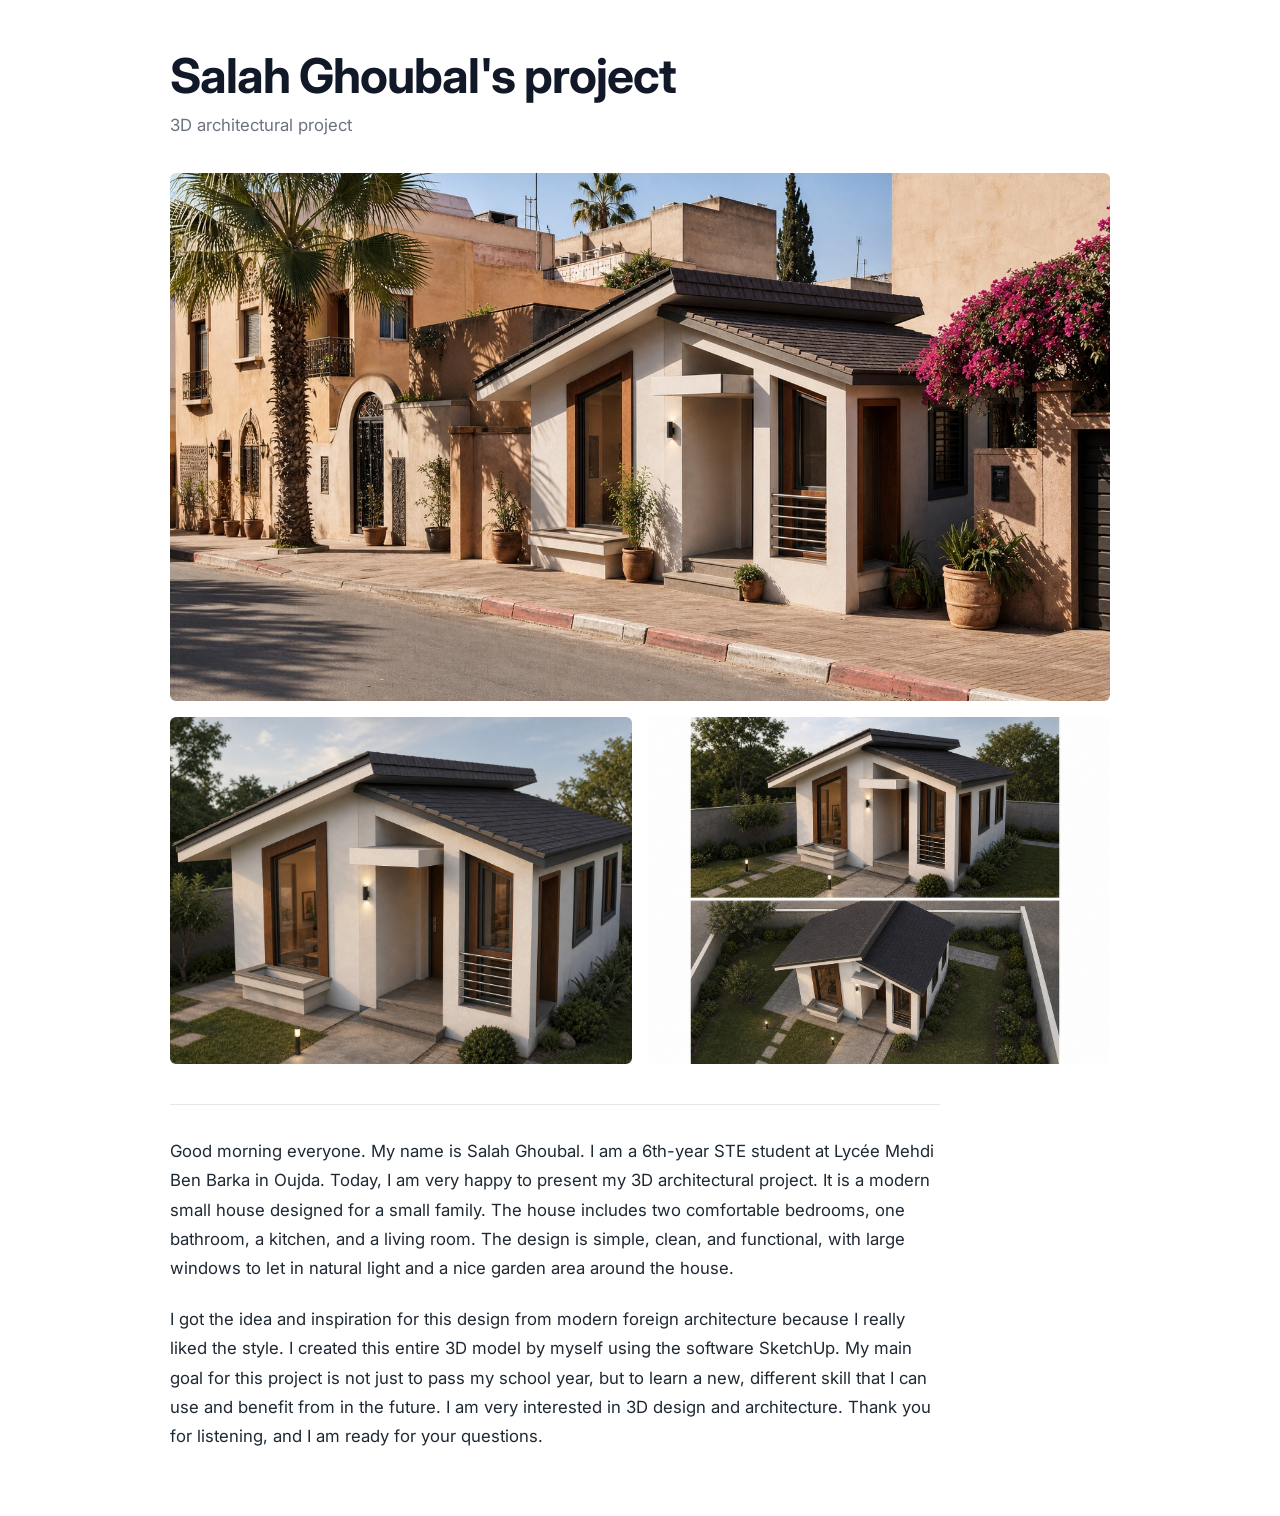
==== index.html @ b9c80a53 "Done" ====
<!DOCTYPE html>
<html lang="en">
<head>
    <meta charset="UTF-8">
    <meta name="viewport" content="width=device-width, initial-scale=1.0">
    <title>Salah Ghoubal Galerey</title>
    <link rel="preconnect" href="https://fonts.googleapis.com">
    <link rel="preconnect" href="https://fonts.gstatic.com" crossorigin>
    <link href="https://fonts.googleapis.com/css2?family=Inter:wght@400;500;600;700&display=swap" rel="stylesheet">
    <link rel="stylesheet" href="style.css">
</head>
<body>
    <div class="container">
        <header class="header">
            <h1>Salah Ghoubal's project</h1>
            <p>3D architectural project</p>
        </header>

        <div class="images">
            <img class="main" src="AI-pic.jpeg" alt="AI render of the modern house">
            <img src="close-view.jpeg" alt="Close view of the house">
            <img src="roof.jpeg" alt="View of the house roof">
        </div>

        <div class="text">
            <p>Good morning everyone. My name is Salah Ghoubal. I am a 6th-year STE student at Lycée Mehdi Ben Barka in Oujda. Today, I am very happy to present my 3D architectural project. It is a modern small house designed for a small family. The house includes two comfortable bedrooms, one bathroom, a kitchen, and a living room. The design is simple, clean, and functional, with large windows to let in natural light and a nice garden area around the house.</p>
            <p>I got the idea and inspiration for this design from modern foreign architecture because I really liked the style. I created this entire 3D model by myself using the software SketchUp. My main goal for this project is not just to pass my school year, but to learn a new, different skill that I can use and benefit from in the future. I am very interested in 3D design and architecture. Thank you for listening, and I am ready for your questions.</p>
        </div>
    </div>
</body>
</html>
---- style.css ----
* { box-sizing: border-box; margin: 0; padding: 0; }

body {
    background: #ffffff;
    color: #1f2933;
    font-family: "Inter", "Segoe UI", Arial, sans-serif;
    font-size: 1.05rem;
    line-height: 1.75;
}

.container {
    max-width: 980px;
    margin: 0 auto;
    padding: 3rem 1.25rem 4rem;
}

.header {
    margin-bottom: 2rem;
}

.header h1 {
    font-size: clamp(2rem, 5vw, 3rem);
    font-weight: 700;
    line-height: 1.15;
    letter-spacing: -0.02em;
    color: #111827;
}

.header p {
    margin-top: 0.5rem;
    color: #6b7280;
}

.images {
    display: grid;
    grid-template-columns: 1fr 1fr;
    gap: 1rem;
}

.images img {
    display: block;
    width: 100%;
    aspect-ratio: 4 / 3;
    object-fit: cover;
    border-radius: 6px;
    background: #f3f4f6;
}

.images .main {
    grid-column: 1 / -1;
    aspect-ratio: 16 / 9;
}

.text {
    max-width: 70ch;
    margin-top: 2.5rem;
    padding-top: 2rem;
    border-top: 1px solid #e5e7eb;
}

.text p + p {
    margin-top: 1.25em;
}

@media (max-width: 600px) {
    .container { padding-top: 2rem; }
    .images { grid-template-columns: 1fr; }
}
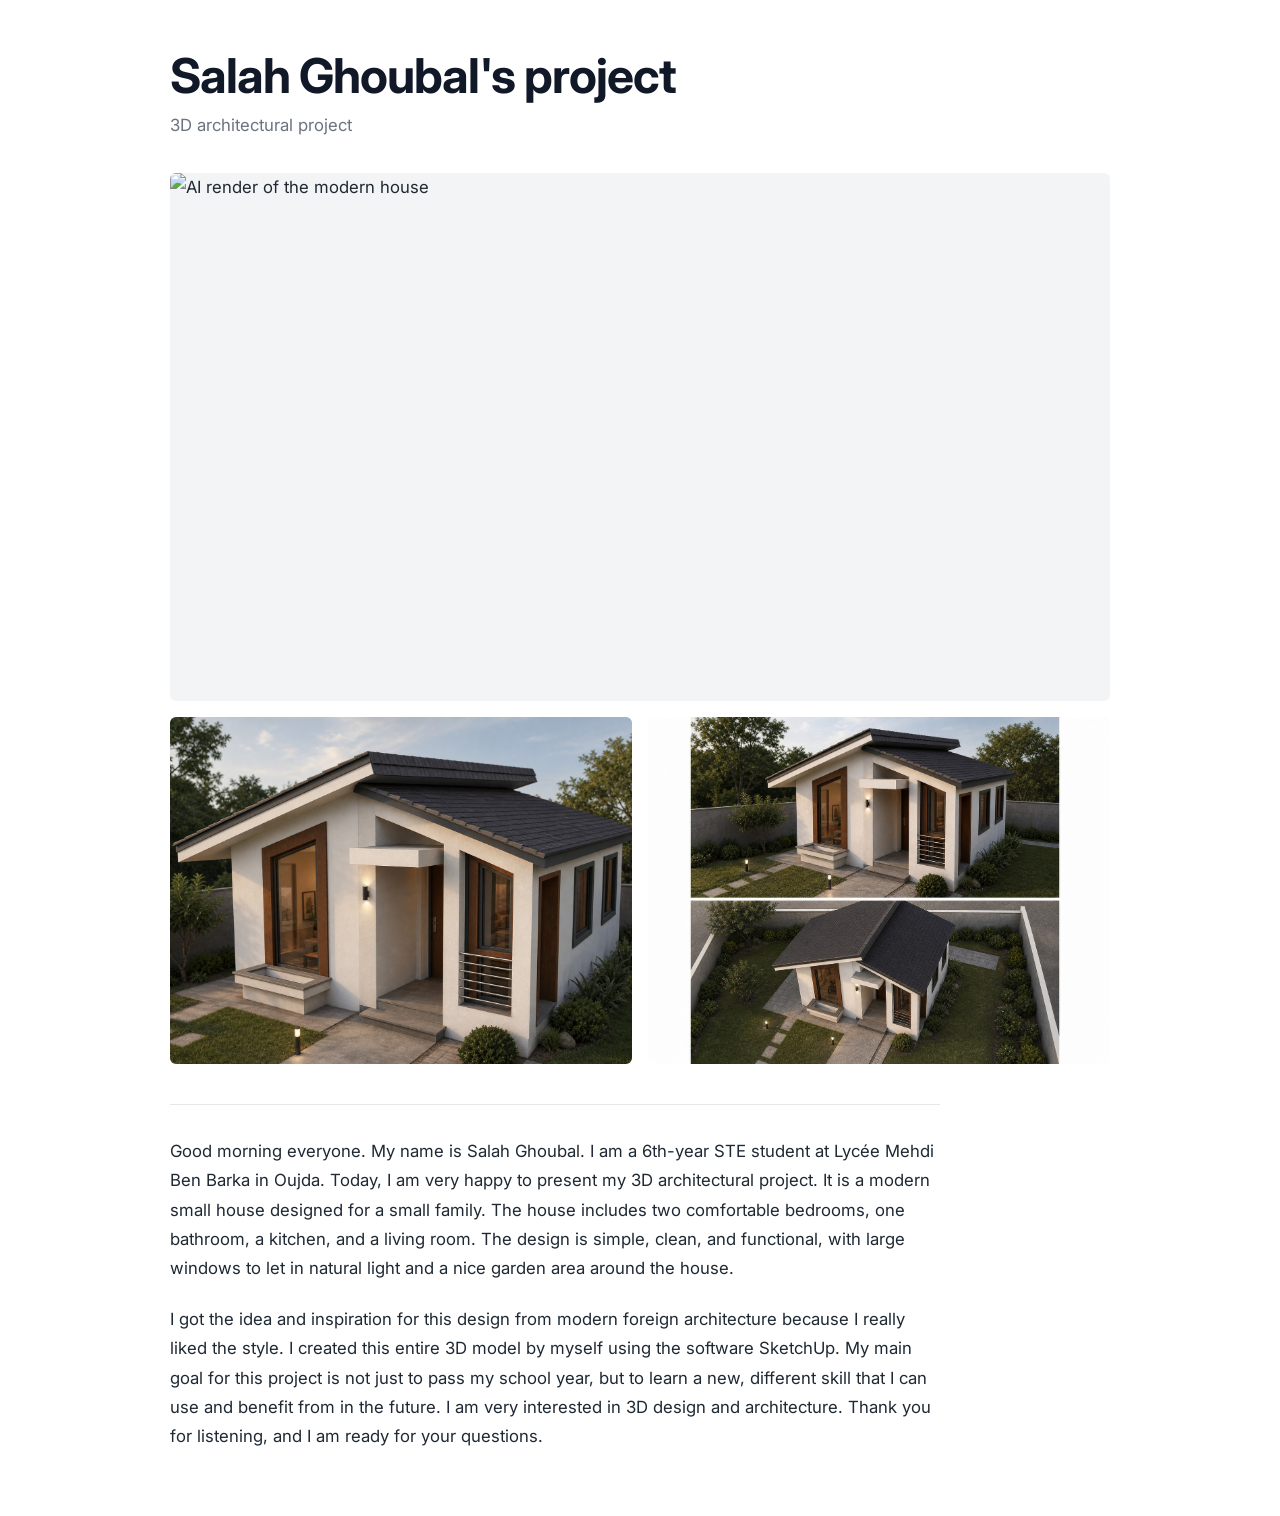
==== commit 2d94c4a2: "Clean up" ====
--- a/index.html
+++ b/index.html
@@ -17,7 +17,7 @@
         </header>
 
         <div class="images">
-            <img class="main" src="AI-pic.jpeg" alt="AI render of the modern house">
+            <img class="main" src="far-view.jpeg" alt="AI render of the modern house">
             <img src="close-view.jpeg" alt="Close view of the house">
             <img src="roof.jpeg" alt="View of the house roof">
         </div>
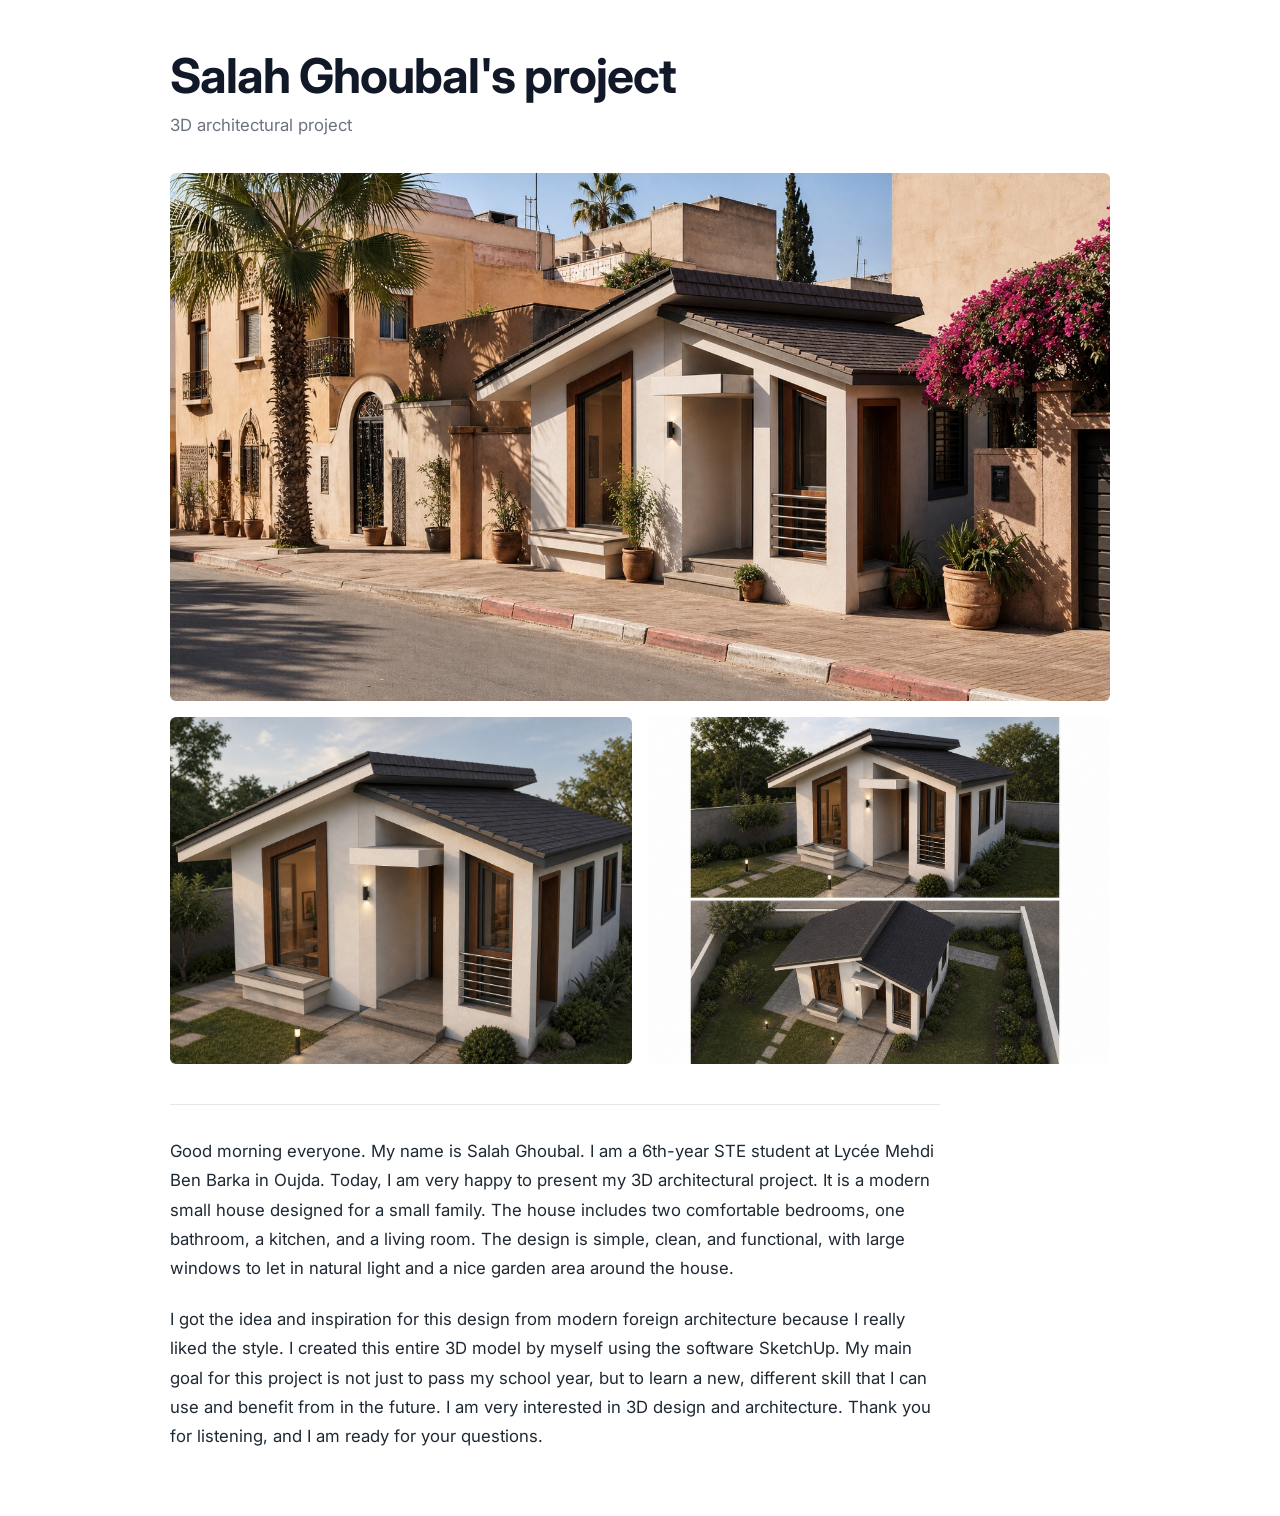
==== commit da90013f: "Images adress fix & icon added" ====
--- a/index.html
+++ b/index.html
@@ -8,6 +8,7 @@
     <link rel="preconnect" href="https://fonts.gstatic.com" crossorigin>
     <link href="https://fonts.googleapis.com/css2?family=Inter:wght@400;500;600;700&display=swap" rel="stylesheet">
     <link rel="stylesheet" href="style.css">
+    <link rel="stylesheet" href="Media/icon.jpg">
 </head>
 <body>
     <div class="container">
@@ -17,9 +18,9 @@
         </header>
 
         <div class="images">
-            <img class="main" src="far-view.jpeg" alt="AI render of the modern house">
-            <img src="close-view.jpeg" alt="Close view of the house">
-            <img src="roof.jpeg" alt="View of the house roof">
+            <img class="main" src="Media/far-view.jpeg" alt="AI render of the modern house">
+            <img src="Media/close-view.jpeg" alt="Close view of the house">
+            <img src="Media/roof.jpeg" alt="View of the house roof">
         </div>
 
         <div class="text">
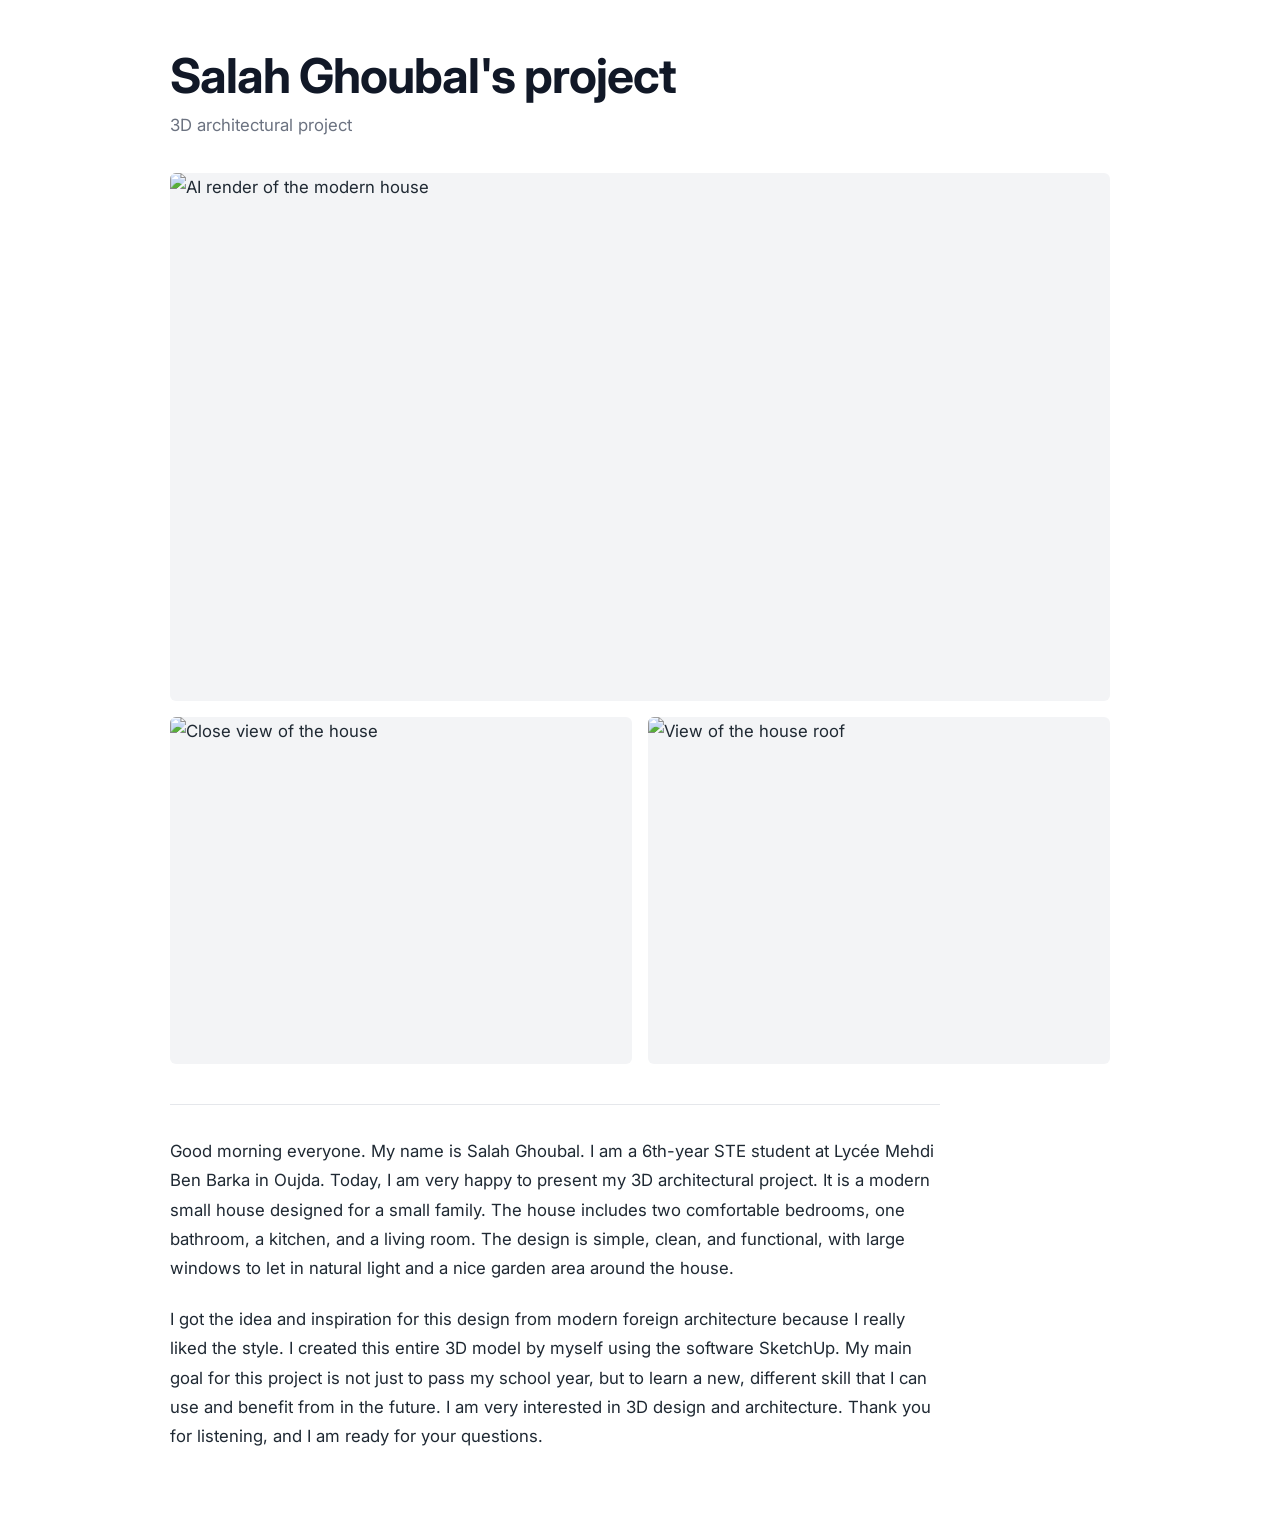
==== commit b73803dd: "deploy: 0a4cbbedea9b9d8555cba15ecea27d7fdd695032" ====
--- a/index.html
+++ b/index.html
@@ -8,7 +8,7 @@
     <link rel="preconnect" href="https://fonts.gstatic.com" crossorigin>
     <link href="https://fonts.googleapis.com/css2?family=Inter:wght@400;500;600;700&display=swap" rel="stylesheet">
     <link rel="stylesheet" href="style.css">
-    <link rel="stylesheet" href="Media/icon.jpg">
+    <link rel="icon" type="image/jpeg" href="https://raw.githubusercontent.com/elMehdi-Talalha/e-School-Magazine/main/Media/icon.jpg">
 </head>
 <body>
     <div class="container">
@@ -18,9 +18,9 @@
         </header>
 
         <div class="images">
-            <img class="main" src="Media/far-view.jpeg" alt="AI render of the modern house">
-            <img src="Media/close-view.jpeg" alt="Close view of the house">
-            <img src="Media/roof.jpeg" alt="View of the house roof">
+            <img class="main" src="https://raw.githubusercontent.com/elMehdi-Talalha/e-School-Magazine/main/Media/far-view.jpeg" alt="AI render of the modern house">
+            <img src="https://raw.githubusercontent.com/elMehdi-Talalha/e-School-Magazine/main/Media/close-view.jpeg" alt="Close view of the house">
+            <img src="https://raw.githubusercontent.com/elMehdi-Talalha/e-School-Magazine/main/Media/roof.jpeg" alt="View of the house roof">
         </div>
 
         <div class="text">
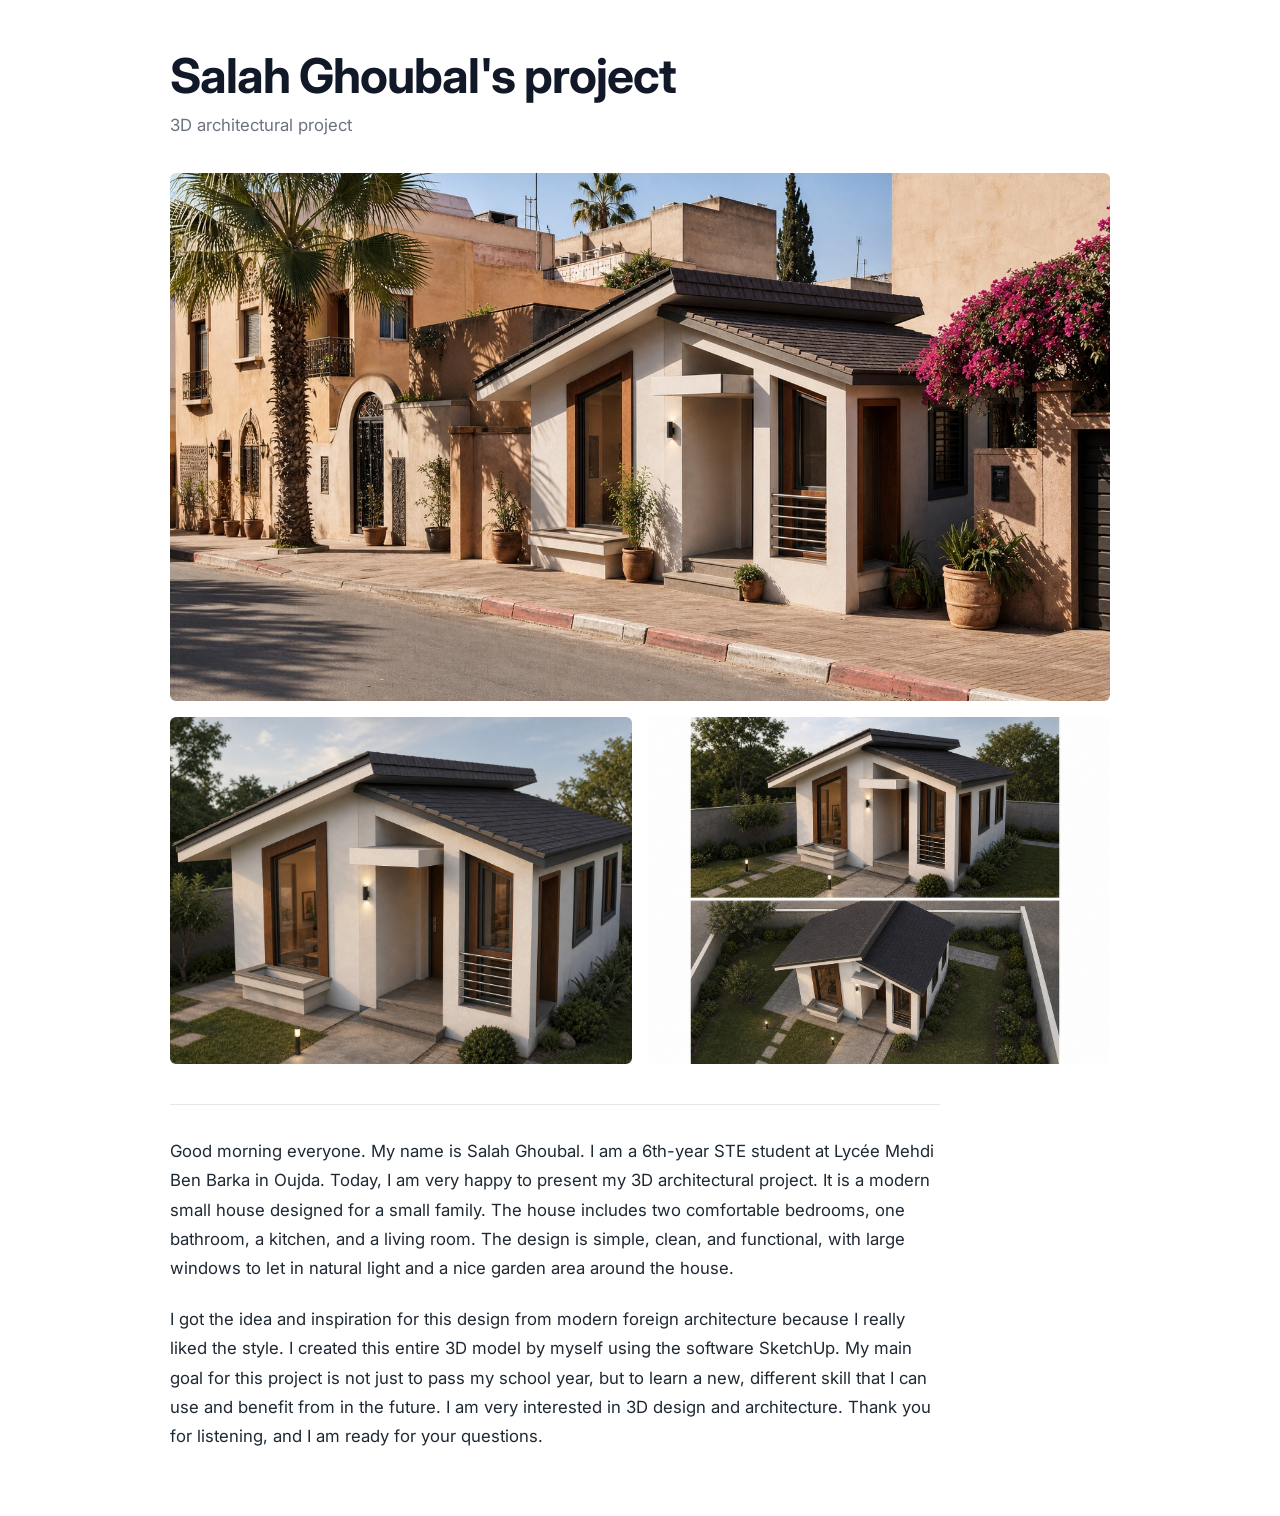
==== commit 714b229d: "deploy: 18478f37fae9edd0588369342fccde93094ccdbf" ====
--- a/index.html
+++ b/index.html
@@ -8,7 +8,7 @@
     <link rel="preconnect" href="https://fonts.gstatic.com" crossorigin>
     <link href="https://fonts.googleapis.com/css2?family=Inter:wght@400;500;600;700&display=swap" rel="stylesheet">
     <link rel="stylesheet" href="style.css">
-    <link rel="icon" type="image/jpeg" href="https://raw.githubusercontent.com/elMehdi-Talalha/e-School-Magazine/main/Media/icon.jpg">
+    <link rel="icon" type="image/jpeg" href="Media/icon.jpg">
 </head>
 <body>
     <div class="container">
@@ -18,9 +18,9 @@
         </header>
 
         <div class="images">
-            <img class="main" src="https://raw.githubusercontent.com/elMehdi-Talalha/e-School-Magazine/main/Media/far-view.jpeg" alt="AI render of the modern house">
-            <img src="https://raw.githubusercontent.com/elMehdi-Talalha/e-School-Magazine/main/Media/close-view.jpeg" alt="Close view of the house">
-            <img src="https://raw.githubusercontent.com/elMehdi-Talalha/e-School-Magazine/main/Media/roof.jpeg" alt="View of the house roof">
+            <img class="main" src="Media/far-view.jpeg" alt="Front view of a modern house">
+            <img src="Media/close-view.jpeg" alt="Close view of the house">
+            <img src="Media/roof.jpeg" alt="View of the house roof">
         </div>
 
         <div class="text">
